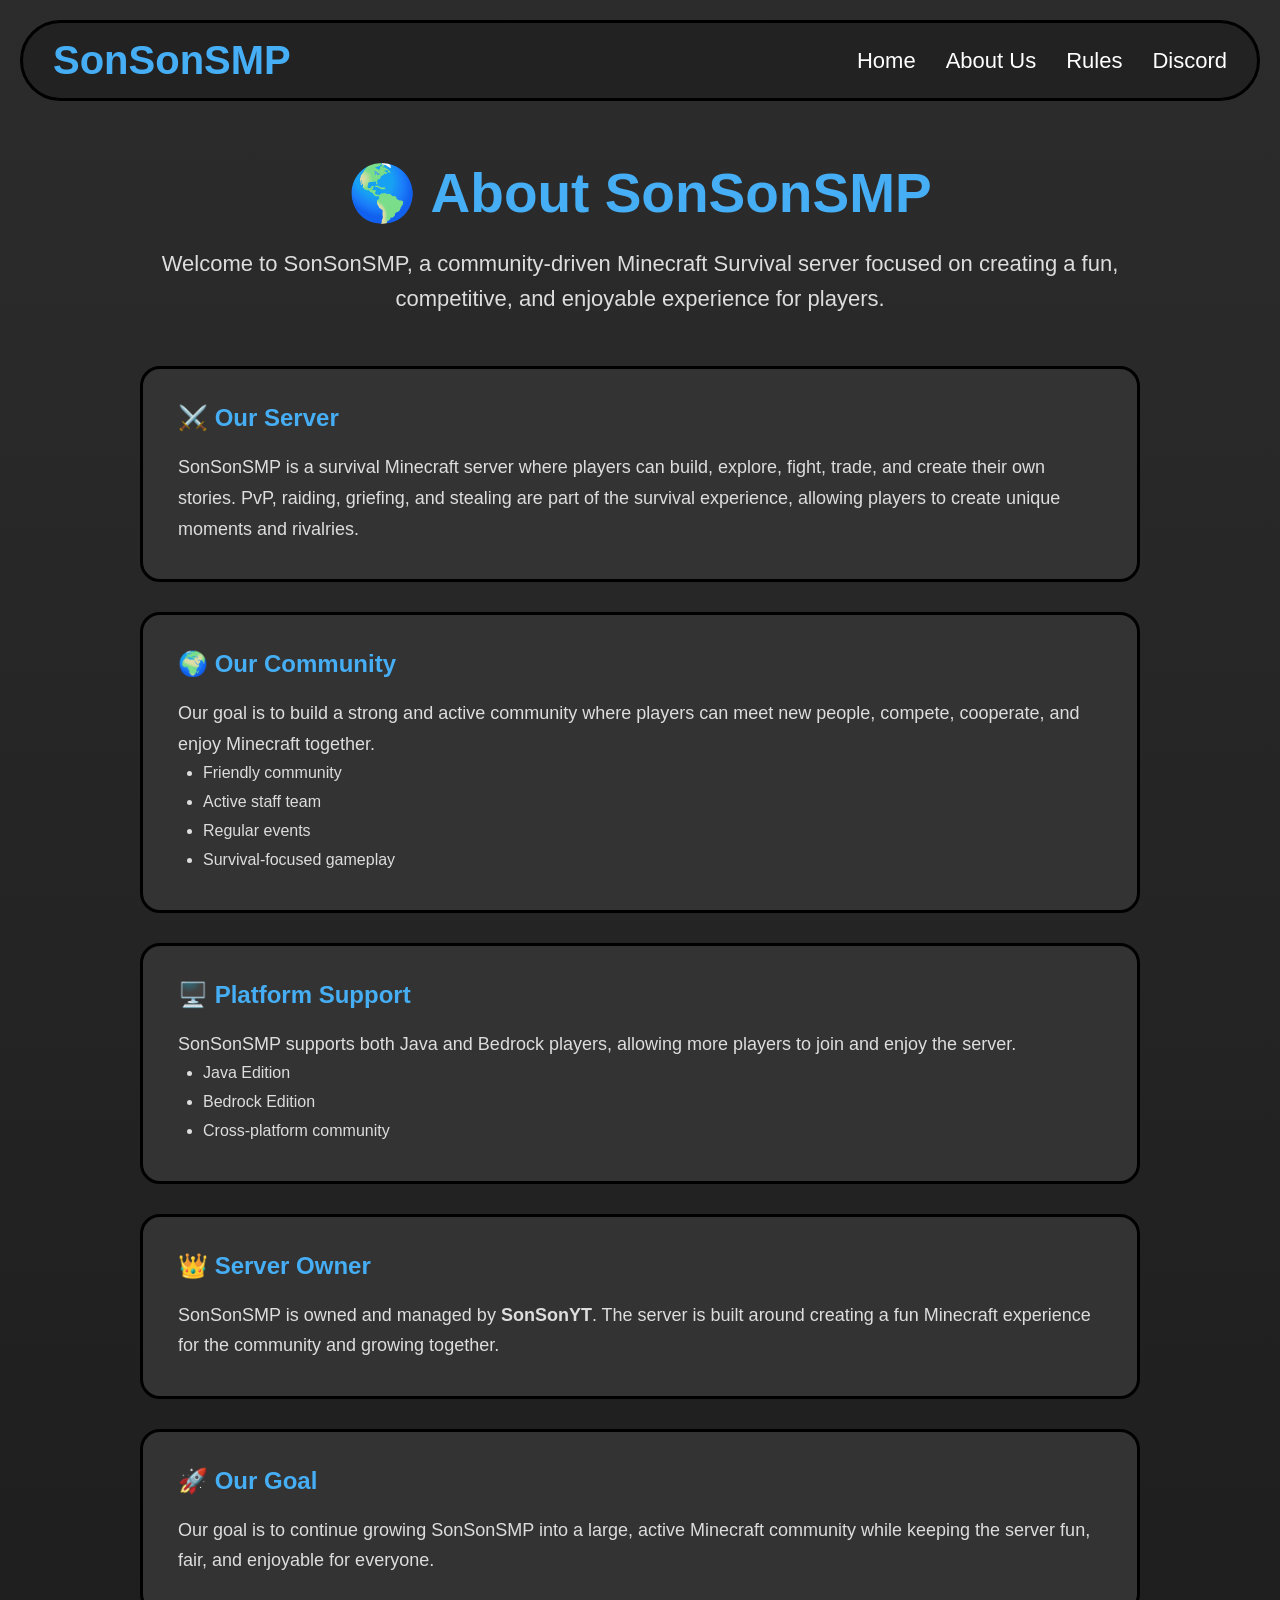
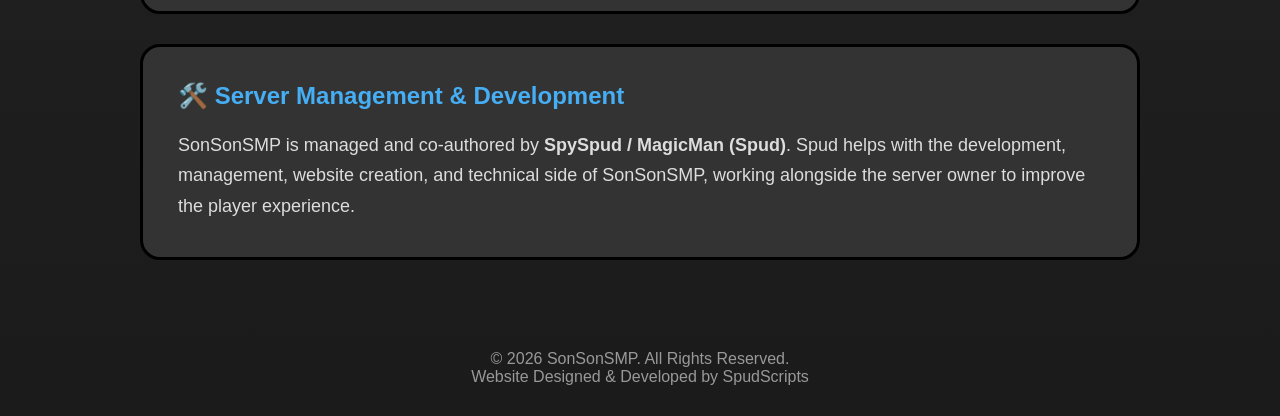
==== about.html @ 35297562 "Add files via upload" ====
<!DOCTYPE html>
<html lang="en">

<head>

<meta charset="UTF-8">
<meta name="viewport" content="width=device-width, initial-scale=1.0">

<title>SonSonSMP | About Us</title>

<link rel="icon" href="Images/Screenshot 2026-07-20 195748.png">


<style>

* {
    margin: 0;
    padding: 0;
    box-sizing: border-box;
}


body {

    font-family: Arial, Helvetica, sans-serif;

    background: linear-gradient(to bottom,#2d2c2c,#1b1b1b);

    color:white;

}



/* ================= NAVBAR ================= */


.topbar {

    display:flex;

    justify-content:space-between;

    align-items:center;

    margin:20px;

    padding:15px 30px;

    background:#222;

    border:3px solid black;

    border-radius:50px;

}



.logo {

    color:#46aef4;

    font-size:40px;

    font-weight:bold;

}



.nav-links {

    display:flex;

    list-style:none;

    gap:30px;

}



.nav-links a {

    color:white;

    text-decoration:none;

    font-size:22px;

    transition:.2s;

}



.nav-links a:hover {

    color:#46aef4;

}



/* ================= ABOUT ================= */


.about-container {

    width:90%;

    max-width:1000px;

    margin:60px auto;

}



.about-title {

    text-align:center;

    font-size:55px;

    color:#46aef4;

    margin-bottom:20px;

}



.about-intro {

    text-align:center;

    font-size:22px;

    color:#ddd;

    margin-bottom:50px;

    line-height:1.6;

}




.about-card {

    background:#333;

    border:3px solid black;

    border-radius:20px;

    padding:35px;

    margin-bottom:30px;

    transition:.25s;

}



.about-card:hover {

    transform:translateY(-5px);

    box-shadow:0 0 20px #46aef4;

}



.about-card h2 {

    color:#46aef4;

    margin-bottom:20px;

}



.about-card p {

    color:#ddd;

    font-size:18px;

    line-height:1.7;

}



.about-card ul {

    margin-left:25px;

    color:#ddd;

    line-height:1.8;

}




/* ================= FOOTER ================= */


footer {

    text-align:center;

    padding:30px;

    color:#999;

}



</style>


</head>



<body>



<nav class="topbar">


<h1 class="logo">
SonSonSMP
</h1>



<ul class="nav-links">

<li><a href="index.html">Home</a></li>

<li><a href="about.html">About Us</a></li>

<li><a href="rules.html">Rules</a></li>

<li><a href="contact.html">Discord</a></li>

</ul>


</nav>





<main class="about-container">



<h1 class="about-title">
🌎 About SonSonSMP
</h1>



<p class="about-intro">

Welcome to SonSonSMP, a community-driven Minecraft Survival server
focused on creating a fun, competitive, and enjoyable experience for players.

</p>





<div class="about-card">


<h2>
⚔️ Our Server
</h2>


<p>

SonSonSMP is a survival Minecraft server where players can build,
explore, fight, trade, and create their own stories.

PvP, raiding, griefing, and stealing are part of the survival experience,
allowing players to create unique moments and rivalries.

</p>


</div>





<div class="about-card">


<h2>
🌍 Our Community
</h2>


<p>

Our goal is to build a strong and active community where players
can meet new people, compete, cooperate, and enjoy Minecraft together.

</p>


<ul>

<li>Friendly community</li>

<li>Active staff team</li>

<li>Regular events</li>

<li>Survival-focused gameplay</li>

</ul>


</div>





<div class="about-card">


<h2>
🖥️ Platform Support
</h2>


<p>

SonSonSMP supports both Java and Bedrock players,
allowing more players to join and enjoy the server.

</p>


<ul>

<li>Java Edition</li>

<li>Bedrock Edition</li>

<li>Cross-platform community</li>

</ul>


</div>





<div class="about-card">


<h2>
👑 Server Owner
</h2>


<p>

SonSonSMP is owned and managed by
<strong>SonSonYT</strong>.

The server is built around creating a fun Minecraft experience
for the community and growing together.

</p>


</div>





<div class="about-card">


<h2>
🚀 Our Goal
</h2>


<p>

Our goal is to continue growing SonSonSMP into a large,
active Minecraft community while keeping the server fun,
fair, and enjoyable for everyone.

</p>


</div>


<div class="about-card">

<h2>
🛠️ Server Management & Development
</h2>

<p>

SonSonSMP is managed and co-authored by <strong>SpySpud / MagicMan (Spud)</strong>.

Spud helps with the development, management, website creation,
and technical side of SonSonSMP, working alongside the server owner
to improve the player experience.

</p>

</div>


</main>







<footer>

© 2026 SonSonSMP. All Rights Reserved.

<p>
Website Designed & Developed by SpudScripts
</p>


</footer>




</body>

</html>
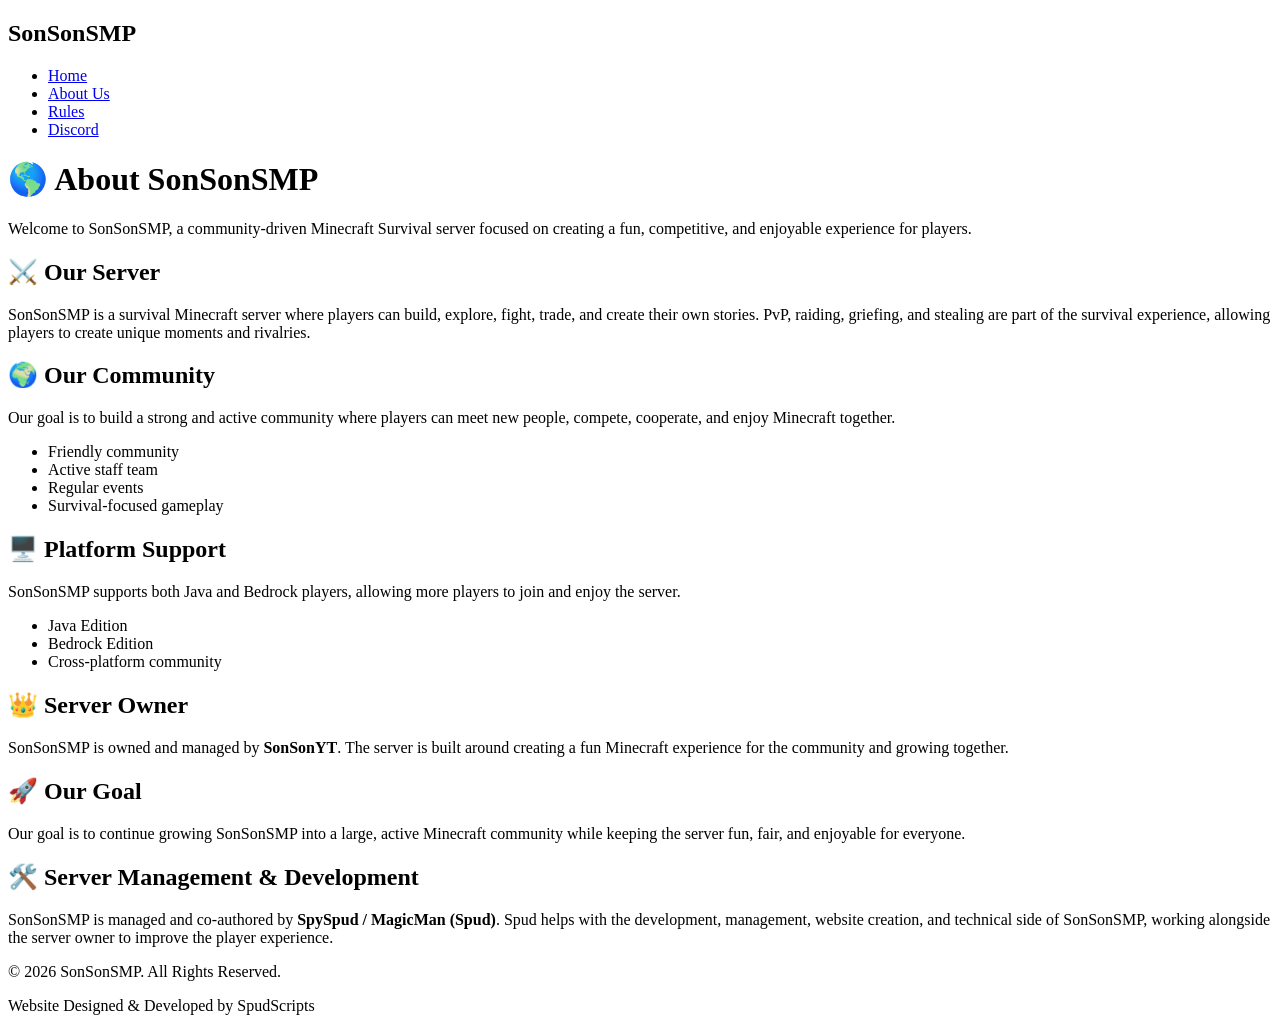
==== commit 9b53b86e: "Start" ====
--- a/about.html
+++ b/about.html
@@ -2,7 +2,7 @@
 <html lang="en">
 
 <head>
-
+<link rel="stylesheet" href="css/style.css">
 <meta charset="UTF-8">
 <meta name="viewport" content="width=device-width, initial-scale=1.0">
 
@@ -11,223 +11,6 @@
 <link rel="icon" href="Images/Screenshot 2026-07-20 195748.png">
 
 
-<style>
-
-* {
-    margin: 0;
-    padding: 0;
-    box-sizing: border-box;
-}
-
-
-body {
-
-    font-family: Arial, Helvetica, sans-serif;
-
-    background: linear-gradient(to bottom,#2d2c2c,#1b1b1b);
-
-    color:white;
-
-}
-
-
-
-/* ================= NAVBAR ================= */
-
-
-.topbar {
-
-    display:flex;
-
-    justify-content:space-between;
-
-    align-items:center;
-
-    margin:20px;
-
-    padding:15px 30px;
-
-    background:#222;
-
-    border:3px solid black;
-
-    border-radius:50px;
-
-}
-
-
-
-.logo {
-
-    color:#46aef4;
-
-    font-size:40px;
-
-    font-weight:bold;
-
-}
-
-
-
-.nav-links {
-
-    display:flex;
-
-    list-style:none;
-
-    gap:30px;
-
-}
-
-
-
-.nav-links a {
-
-    color:white;
-
-    text-decoration:none;
-
-    font-size:22px;
-
-    transition:.2s;
-
-}
-
-
-
-.nav-links a:hover {
-
-    color:#46aef4;
-
-}
-
-
-
-/* ================= ABOUT ================= */
-
-
-.about-container {
-
-    width:90%;
-
-    max-width:1000px;
-
-    margin:60px auto;
-
-}
-
-
-
-.about-title {
-
-    text-align:center;
-
-    font-size:55px;
-
-    color:#46aef4;
-
-    margin-bottom:20px;
-
-}
-
-
-
-.about-intro {
-
-    text-align:center;
-
-    font-size:22px;
-
-    color:#ddd;
-
-    margin-bottom:50px;
-
-    line-height:1.6;
-
-}
-
-
-
-
-.about-card {
-
-    background:#333;
-
-    border:3px solid black;
-
-    border-radius:20px;
-
-    padding:35px;
-
-    margin-bottom:30px;
-
-    transition:.25s;
-
-}
-
-
-
-.about-card:hover {
-
-    transform:translateY(-5px);
-
-    box-shadow:0 0 20px #46aef4;
-
-}
-
-
-
-.about-card h2 {
-
-    color:#46aef4;
-
-    margin-bottom:20px;
-
-}
-
-
-
-.about-card p {
-
-    color:#ddd;
-
-    font-size:18px;
-
-    line-height:1.7;
-
-}
-
-
-
-.about-card ul {
-
-    margin-left:25px;
-
-    color:#ddd;
-
-    line-height:1.8;
-
-}
-
-
-
-
-/* ================= FOOTER ================= */
-
-
-footer {
-
-    text-align:center;
-
-    padding:30px;
-
-    color:#999;
-
-}
-
-
-
-</style>
 
 
 </head>
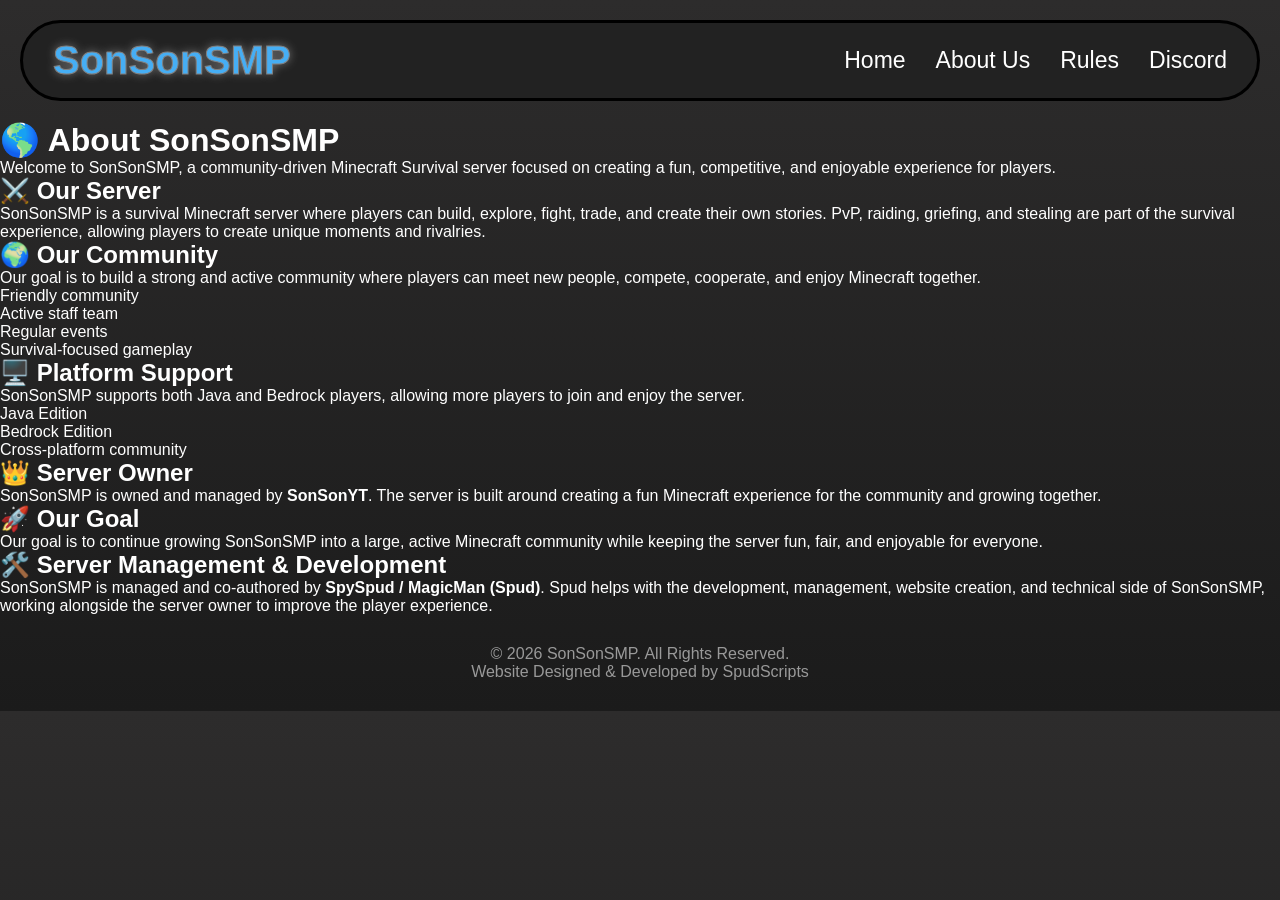
==== commit 52d91e6c: "start2" ====
--- a/about.html
+++ b/about.html
@@ -2,7 +2,7 @@
 <html lang="en">
 
 <head>
-<link rel="stylesheet" href="css/style.css">
+<link rel="stylesheet" href="style.css">
 <meta charset="UTF-8">
 <meta name="viewport" content="width=device-width, initial-scale=1.0">
 
--- a/style.css
+++ b/style.css
@@ -0,0 +1,460 @@
+* {
+    margin: 0;
+    padding: 0;
+    box-sizing: border-box;
+}
+
+
+html {
+    scroll-behavior: smooth;
+}
+
+
+body {
+    font-family: Arial, Helvetica, sans-serif;
+    background: linear-gradient(to bottom, #2d2c2c, #1b1b1b);
+    color: white;
+}
+
+
+/* ================= NAVBAR ================= */
+
+
+.topbar {
+
+    display: flex;
+    justify-content: space-between;
+    align-items: center;
+
+    gap: 20px;
+
+    margin: 20px;
+    padding: 15px 30px;
+
+    background: #222;
+
+    border: 3px solid black;
+    border-radius: 50px;
+
+}
+
+
+.logo {
+
+    color: #46aef4;
+
+    font-size: 40px;
+
+    font-weight: bold;
+
+    -webkit-text-stroke: 1px gray;
+
+    text-shadow: 0 0 10px gray;
+
+}
+
+
+
+.nav-links {
+
+    display: flex;
+
+    list-style: none;
+
+    gap: 30px;
+
+}
+
+
+
+.nav-links a {
+
+    text-decoration: none;
+
+    color: white;
+
+    font-size: 23px;
+
+    transition: 0.2s;
+
+}
+
+
+
+.nav-links a:hover {
+
+    color: #46aef4;
+
+}
+
+
+
+/* ================= HERO ================= */
+
+
+.hero {
+
+    width: 90%;
+
+    max-width: 1000px;
+
+    margin: 80px auto;
+
+    text-align: center;
+
+}
+
+
+
+.hero h1 {
+
+    font-size: 64px;
+
+    color: #46aef4;
+
+    margin-bottom: 20px;
+
+}
+
+
+
+.hero p {
+
+    max-width: 750px;
+
+    margin: 0 auto 35px;
+
+    font-size: 22px;
+
+    color: #ddd;
+
+    line-height: 1.6;
+
+}
+
+
+
+/* ================= BUTTONS ================= */
+
+
+.buttons {
+
+    display: flex;
+
+    justify-content: center;
+
+    gap: 20px;
+
+    flex-wrap: wrap;
+
+}
+
+
+
+.buttons a {
+
+    background: #46aef4;
+
+    color: white;
+
+    text-decoration: none;
+
+    font-weight: bold;
+
+    padding: 14px 30px;
+
+    border-radius: 12px;
+
+    transition: 0.2s;
+
+}
+
+
+
+.buttons a:hover {
+
+    background: #2d93e5;
+
+    transform: translateY(-3px);
+
+}
+
+
+
+/* ================= CARDS ================= */
+
+
+.servers,
+.features {
+
+    display: flex;
+
+    justify-content: center;
+
+    gap: 30px;
+
+    flex-wrap: wrap;
+
+    width: 90%;
+
+    margin: 80px auto;
+
+}
+
+
+
+.server-card,
+.feature {
+
+    width: 320px;
+
+    background: #333;
+
+    border: 3px solid black;
+
+    border-radius: 20px;
+
+    padding: 30px;
+
+    text-align: center;
+
+    transition: 0.25s;
+
+}
+
+
+
+.server-card:hover,
+.feature:hover {
+
+    transform: translateY(-8px);
+
+    box-shadow: 0 0 20px #46aef4;
+
+}
+
+
+
+.server-card h2,
+.feature h2 {
+
+    color: #46aef4;
+
+    margin-bottom: 15px;
+
+}
+
+
+
+.server-card p {
+
+    font-size: 22px;
+
+}
+
+
+
+.server-card span {
+
+    color: #bbb;
+
+}
+
+
+
+.feature p {
+
+    color: #ddd;
+
+}
+
+
+
+/* ================= OWNER ================= */
+
+
+.owner {
+
+    width: 90%;
+
+    margin: 80px auto;
+
+    text-align: center;
+
+}
+
+
+
+.owner h2 {
+
+    color: #46aef4;
+
+    font-size: 40px;
+
+    margin-bottom: 20px;
+
+}
+
+
+
+.owner p {
+
+    color: #ddd;
+
+    font-size: 20px;
+
+    margin-bottom: 30px;
+
+}
+
+
+
+.youtube-placeholder {
+
+    width: 800px;
+
+    max-width: 100%;
+
+    height: 420px;
+
+    margin: auto;
+
+    background: #333;
+
+    border: 3px solid black;
+
+    border-radius: 20px;
+
+    display: flex;
+
+    justify-content: center;
+
+    align-items: center;
+
+    color: #888;
+
+    font-size: 22px;
+
+}
+
+
+
+/* ================= FOOTER ================= */
+
+
+footer {
+
+    text-align: center;
+
+    padding: 30px;
+
+    color: #999;
+
+}
+
+
+
+/* ================= MOBILE ================= */
+
+
+@media(max-width:700px) {
+
+
+    .topbar {
+
+        flex-direction: column;
+
+        margin: 15px;
+
+        padding: 20px;
+
+        border-radius: 30px;
+
+    }
+
+
+
+    .logo {
+
+        font-size: 32px;
+
+    }
+
+
+
+    .nav-links {
+
+        flex-direction: column;
+
+        align-items: center;
+
+        gap: 15px;
+
+    }
+
+
+
+    .nav-links a {
+
+        font-size: 20px;
+
+    }
+
+
+
+    .hero h1 {
+
+        font-size: 42px;
+
+    }
+
+
+
+    .hero p {
+
+        font-size: 18px;
+
+    }
+
+
+
+    .buttons {
+
+        flex-direction: column;
+
+        align-items: center;
+
+    }
+
+
+
+    .buttons a {
+
+        width: 90%;
+
+        max-width: 300px;
+
+        text-align: center;
+
+    }
+
+
+
+    .server-card,
+    .feature {
+
+        width: 90%;
+
+    }
+
+
+
+    .youtube-placeholder {
+
+        height: 250px;
+
+        font-size: 18px;
+
+    }
+
+}
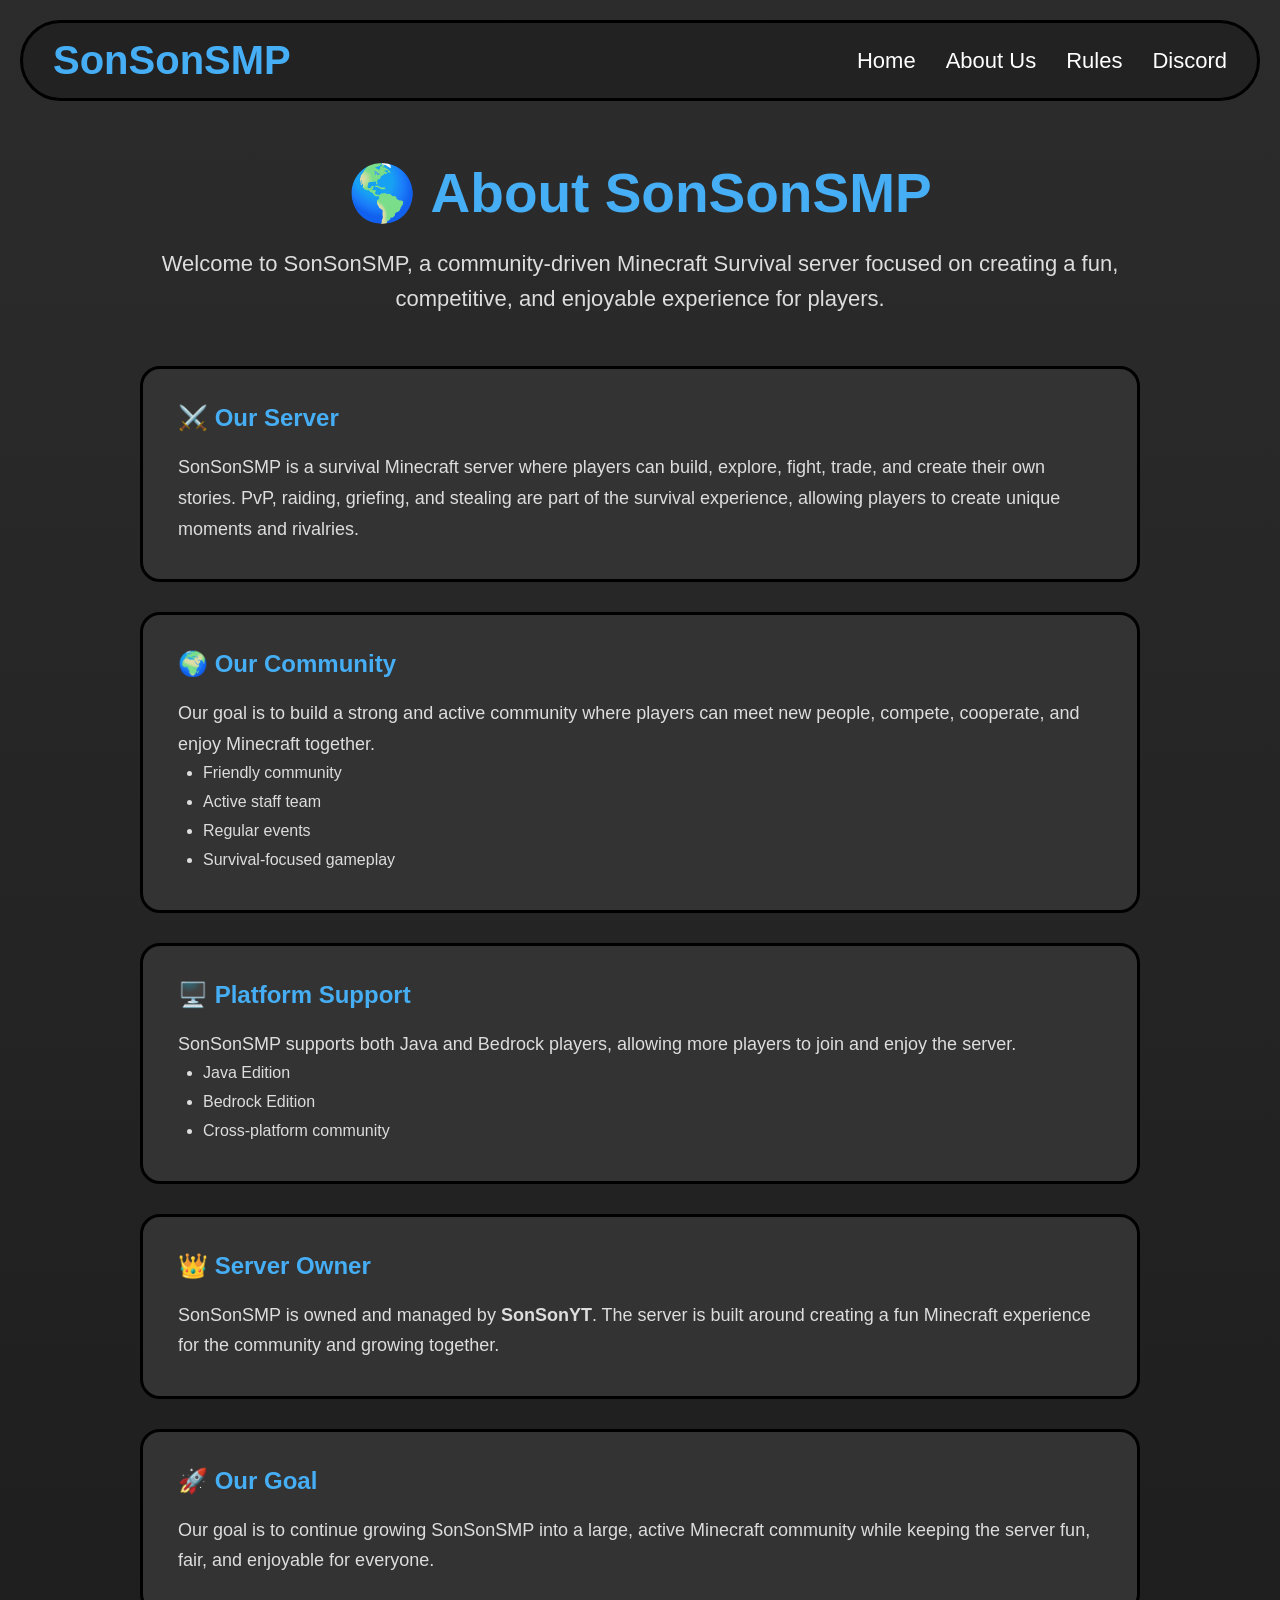
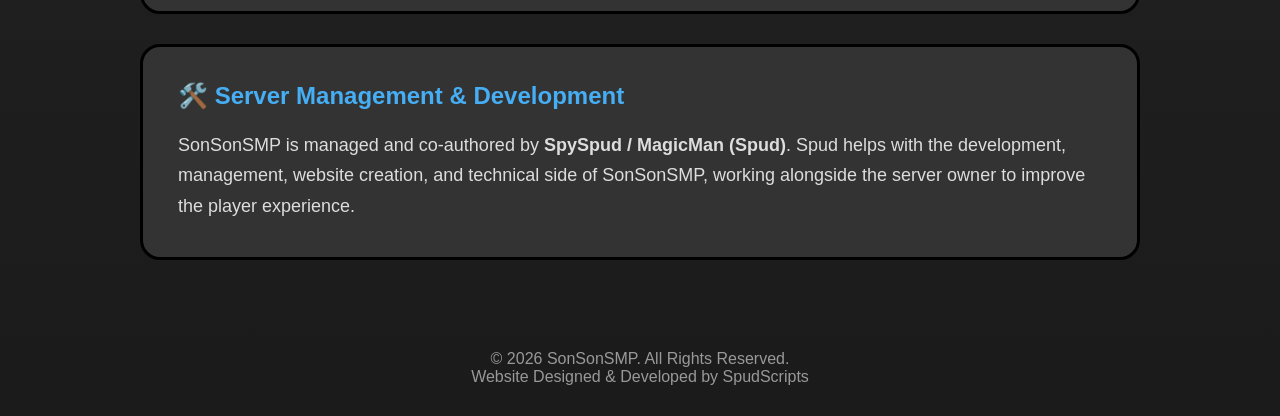
==== commit 321e214a: "Mobiles Should Work?" ====
--- a/about.html
+++ b/about.html
@@ -2,7 +2,7 @@
 <html lang="en">
 
 <head>
-<link rel="stylesheet" href="style.css">
+
 <meta charset="UTF-8">
 <meta name="viewport" content="width=device-width, initial-scale=1.0">
 
@@ -11,6 +11,398 @@
 <link rel="icon" href="Images/Screenshot 2026-07-20 195748.png">
 
 
+<style>
+
+* {
+    margin: 0;
+    padding: 0;
+    box-sizing: border-box;
+}
+
+
+body {
+
+    font-family: Arial, Helvetica, sans-serif;
+
+    background: linear-gradient(to bottom,#2d2c2c,#1b1b1b);
+
+    color:white;
+
+}
+
+
+
+/* ================= NAVBAR ================= */
+
+
+.topbar {
+
+    display:flex;
+
+    justify-content:space-between;
+
+    align-items:center;
+
+    margin:20px;
+
+    padding:15px 30px;
+
+    background:#222;
+
+    border:3px solid black;
+
+    border-radius:50px;
+
+}
+
+
+
+.logo {
+
+    color:#46aef4;
+
+    font-size:40px;
+
+    font-weight:bold;
+
+}
+
+
+
+.nav-links {
+
+    display:flex;
+
+    list-style:none;
+
+    gap:30px;
+
+}
+
+
+
+.nav-links a {
+
+    color:white;
+
+    text-decoration:none;
+
+    font-size:22px;
+
+    transition:.2s;
+
+}
+
+
+
+.nav-links a:hover {
+
+    color:#46aef4;
+
+}
+
+
+
+/* ================= ABOUT ================= */
+
+
+.about-container {
+
+    width:90%;
+
+    max-width:1000px;
+
+    margin:60px auto;
+
+}
+
+
+
+.about-title {
+
+    text-align:center;
+
+    font-size:55px;
+
+    color:#46aef4;
+
+    margin-bottom:20px;
+
+}
+
+
+
+.about-intro {
+
+    text-align:center;
+
+    font-size:22px;
+
+    color:#ddd;
+
+    margin-bottom:50px;
+
+    line-height:1.6;
+
+}
+
+
+
+
+.about-card {
+
+    background:#333;
+
+    border:3px solid black;
+
+    border-radius:20px;
+
+    padding:35px;
+
+    margin-bottom:30px;
+
+    transition:.25s;
+
+}
+
+
+
+.about-card:hover {
+
+    transform:translateY(-5px);
+
+    box-shadow:0 0 20px #46aef4;
+
+}
+
+
+
+.about-card h2 {
+
+    color:#46aef4;
+
+    margin-bottom:20px;
+
+}
+
+
+
+.about-card p {
+
+    color:#ddd;
+
+    font-size:18px;
+
+    line-height:1.7;
+
+}
+
+
+
+.about-card ul {
+
+    margin-left:25px;
+
+    color:#ddd;
+
+    line-height:1.8;
+
+}
+
+
+
+
+/* ================= FOOTER ================= */
+
+
+footer {
+
+    text-align:center;
+
+    padding:30px;
+
+    color:#999;
+
+}
+
+
+/* =========================
+   MOBILE RESPONSIVE FIX
+========================= */
+
+@media (max-width: 700px) {
+
+    body {
+        overflow-x: hidden;
+    }
+
+
+    /* NAVBAR */
+
+    .topbar {
+        flex-direction: column;
+        align-items: center;
+        text-align: center;
+
+        margin: 15px;
+        padding: 20px;
+
+        border-radius: 30px;
+    }
+
+
+    .logo {
+        font-size: 32px;
+    }
+
+
+    .nav-links {
+        flex-direction: column;
+        align-items: center;
+
+        gap: 15px;
+
+        width: 100%;
+    }
+
+
+    .nav-links a {
+        font-size: 20px;
+    }
+
+
+
+    /* HEADINGS */
+
+    h1 {
+        font-size: 40px !important;
+    }
+
+
+    h2 {
+        font-size: 28px;
+    }
+
+
+
+    /* MAIN SECTIONS */
+
+    .hero,
+    .owner,
+    .container,
+    .rules,
+    .contact {
+
+        width: 90%;
+        margin-left: auto;
+        margin-right: auto;
+
+    }
+
+
+
+    /* BUTTONS */
+
+    .buttons,
+    .button-row {
+
+        flex-direction: column;
+
+        align-items: center;
+
+    }
+
+
+    .buttons a,
+    .button {
+
+        width: 90%;
+        max-width: 300px;
+
+        text-align: center;
+
+    }
+
+
+
+    /* CARDS */
+
+    .servers,
+    .features {
+
+        flex-direction: column;
+
+        align-items: center;
+
+        width: 90%;
+
+    }
+
+
+    .server-card,
+    .feature,
+    .card {
+
+        width: 100%;
+
+        max-width: 350px;
+
+    }
+
+
+
+    /* RULES PAGE */
+
+    .rule {
+
+        padding: 20px;
+
+        font-size: 16px;
+
+    }
+
+
+    .rule h2 {
+
+        font-size: 24px;
+
+    }
+
+
+
+    /* YOUTUBE / IMAGES */
+
+    .youtube-placeholder {
+
+        width: 100%;
+
+        height: 250px;
+
+    }
+
+
+    img {
+
+        max-width: 100%;
+
+        height: auto;
+
+    }
+
+
+
+    /* FOOTER */
+
+    footer {
+
+        padding: 25px;
+
+        font-size: 14px;
+
+    }
+
+}
+</style>
 
 
 </head>
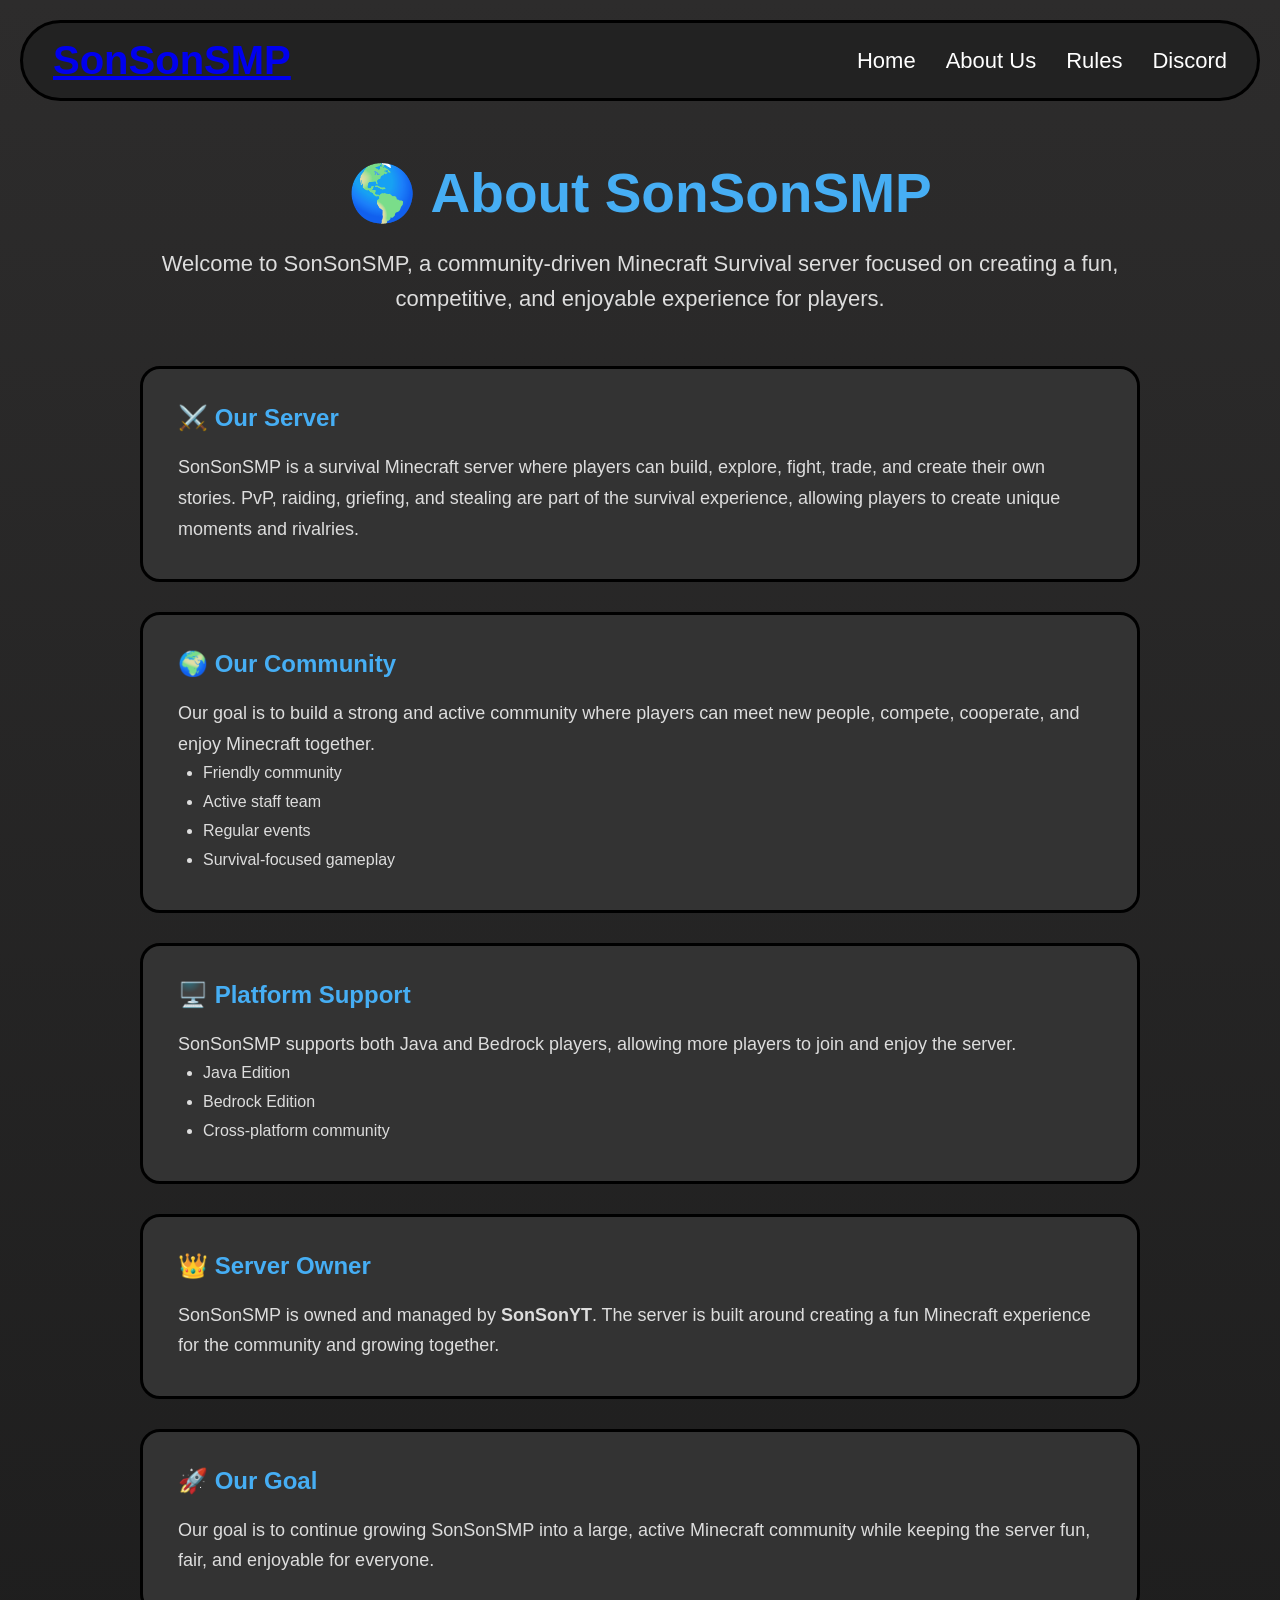
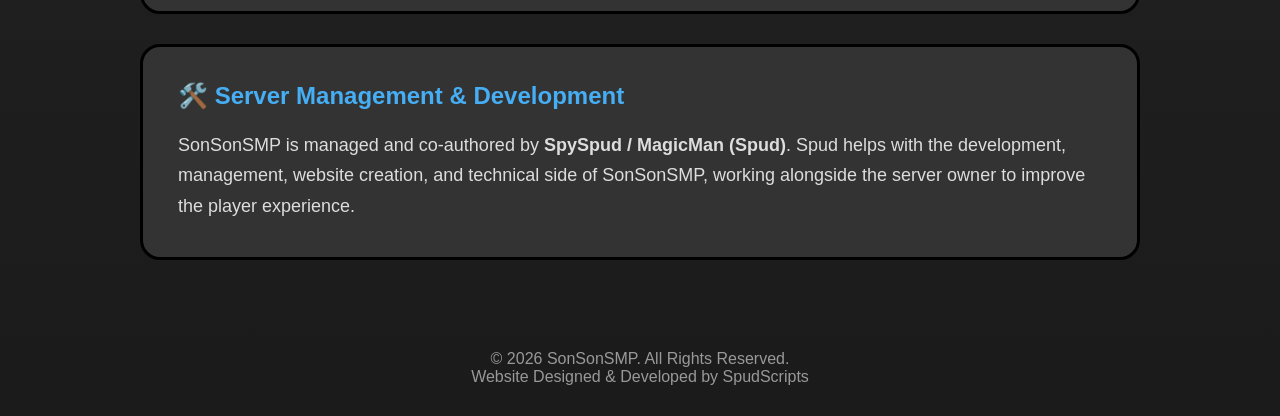
==== commit 6bb3c50d: "added clickable title" ====
--- a/about.html
+++ b/about.html
@@ -417,7 +417,8 @@
 
 
 <h1 class="logo">
-SonSonSMP
+<a href="index.html">SonSonSMP
+</a>
 </h1>
 
 
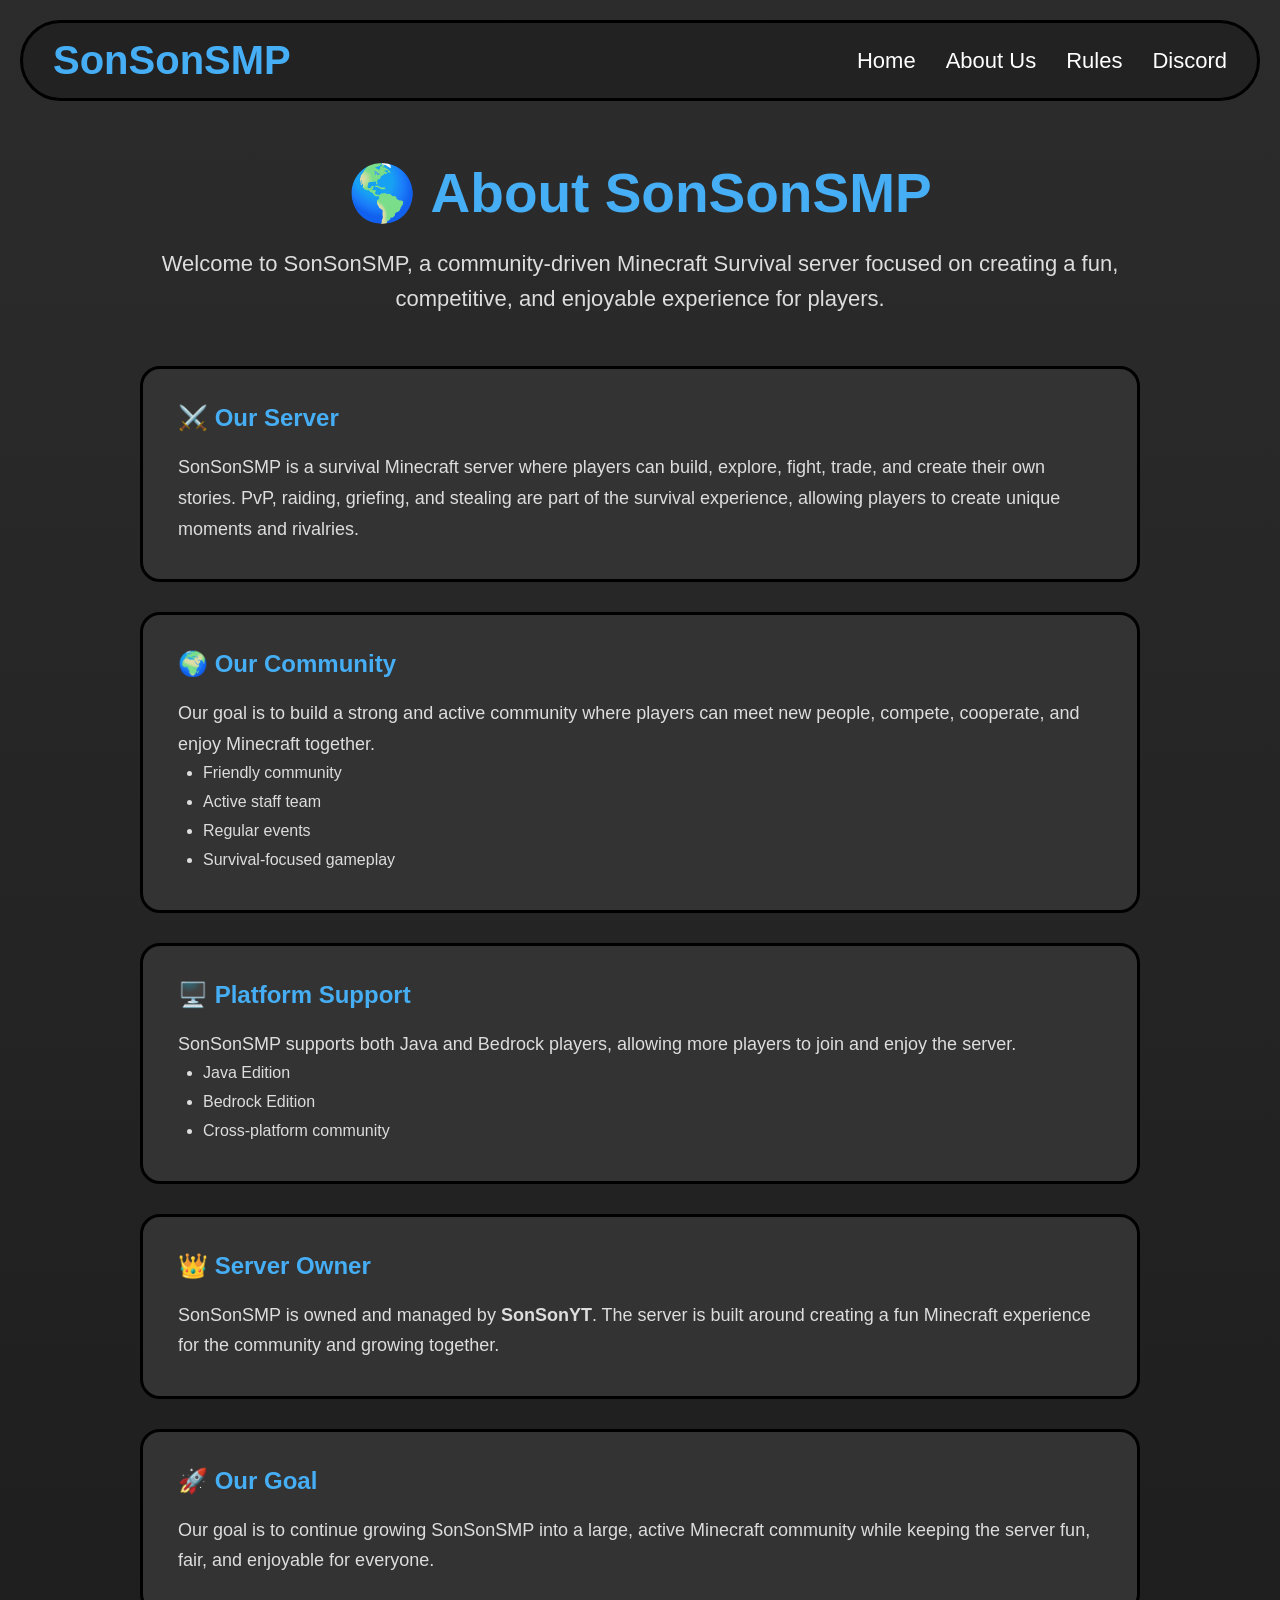
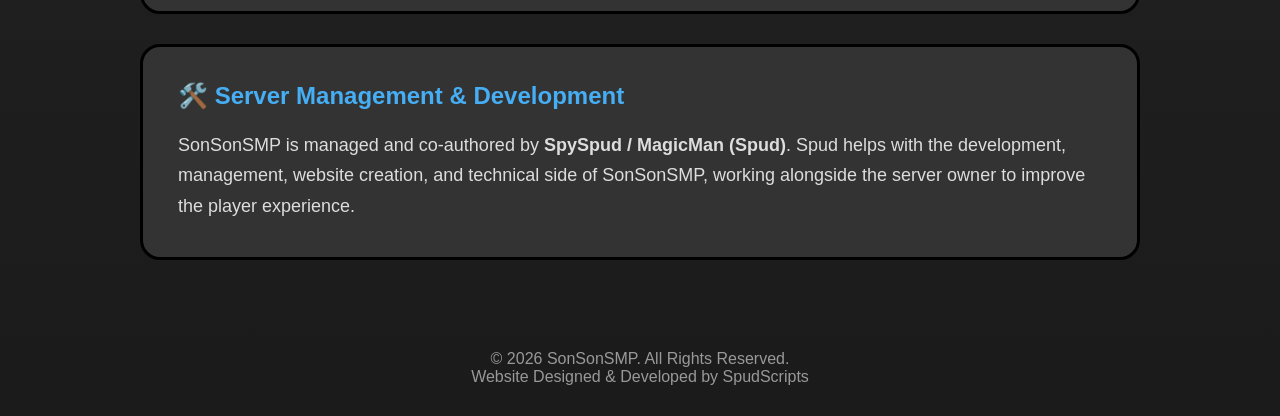
==== commit d64ddc9f: "fixed title" ====
--- a/about.html
+++ b/about.html
@@ -417,8 +417,8 @@
 
 
 <h1 class="logo">
-<a href="index.html">SonSonSMP
-</a>
+SonSonSMP
+
 </h1>
 
 
